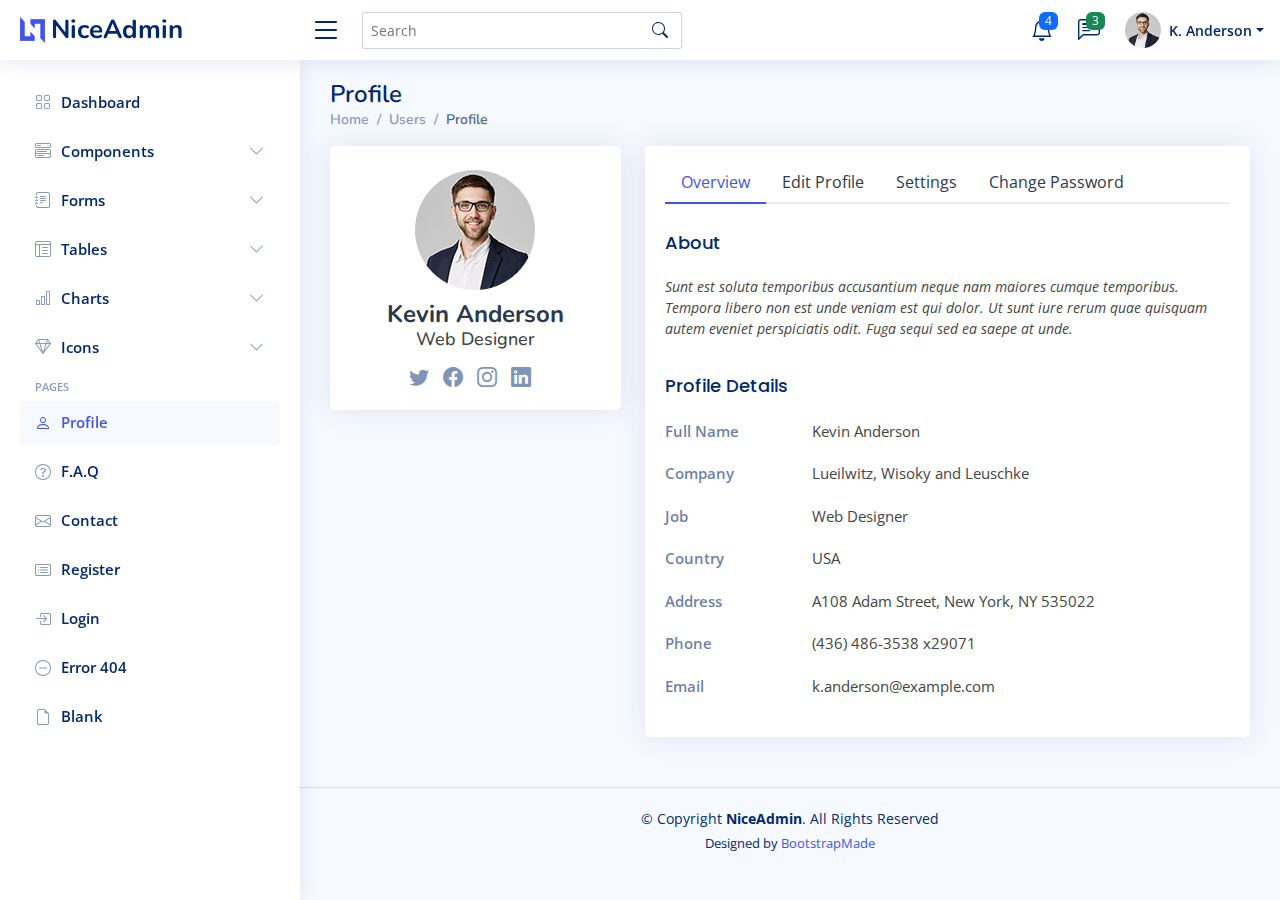
==== admin/users-profile.html @ 95df76c7 "project setup" ====
<!DOCTYPE html>
<html lang="en">

<head>
  <meta charset="utf-8">
  <meta content="width=device-width, initial-scale=1.0" name="viewport">

  <title>Users / Profile - NiceAdmin Bootstrap Template</title>
  <meta content="" name="description">
  <meta content="" name="keywords">

  <!-- Favicons -->
  <link href="assets/img/favicon.png" rel="icon">
  <link href="assets/img/apple-touch-icon.png" rel="apple-touch-icon">

  <!-- Google Fonts -->
  <link href="https://fonts.gstatic.com" rel="preconnect">
  <link href="https://fonts.googleapis.com/css?family=Open+Sans:300,300i,400,400i,600,600i,700,700i|Nunito:300,300i,400,400i,600,600i,700,700i|Poppins:300,300i,400,400i,500,500i,600,600i,700,700i" rel="stylesheet">

  <!-- Vendor CSS Files -->
  <link href="assets/vendor/bootstrap/css/bootstrap.min.css" rel="stylesheet">
  <link href="assets/vendor/bootstrap-icons/bootstrap-icons.css" rel="stylesheet">
  <link href="assets/vendor/boxicons/css/boxicons.min.css" rel="stylesheet">
  <link href="assets/vendor/quill/quill.snow.css" rel="stylesheet">
  <link href="assets/vendor/quill/quill.bubble.css" rel="stylesheet">
  <link href="assets/vendor/remixicon/remixicon.css" rel="stylesheet">
  <link href="assets/vendor/simple-datatables/style.css" rel="stylesheet">

  <!-- Template Main CSS File -->
  <link href="assets/css/style.css" rel="stylesheet">

  <!-- =======================================================
  * Template Name: NiceAdmin - v2.5.0
  * Template URL: https://bootstrapmade.com/nice-admin-bootstrap-admin-html-template/
  * Author: BootstrapMade.com
  * License: https://bootstrapmade.com/license/
  ======================================================== -->
</head>

<body>

  <!-- ======= Header ======= -->
  <header id="header" class="header fixed-top d-flex align-items-center">

    <div class="d-flex align-items-center justify-content-between">
      <a href="index.html" class="logo d-flex align-items-center">
        <img src="assets/img/logo.png" alt="">
        <span class="d-none d-lg-block">NiceAdmin</span>
      </a>
      <i class="bi bi-list toggle-sidebar-btn"></i>
    </div><!-- End Logo -->

    <div class="search-bar">
      <form class="search-form d-flex align-items-center" method="POST" action="#">
        <input type="text" name="query" placeholder="Search" title="Enter search keyword">
        <button type="submit" title="Search"><i class="bi bi-search"></i></button>
      </form>
    </div><!-- End Search Bar -->

    <nav class="header-nav ms-auto">
      <ul class="d-flex align-items-center">

        <li class="nav-item d-block d-lg-none">
          <a class="nav-link nav-icon search-bar-toggle " href="#">
            <i class="bi bi-search"></i>
          </a>
        </li><!-- End Search Icon-->

        <li class="nav-item dropdown">

          <a class="nav-link nav-icon" href="#" data-bs-toggle="dropdown">
            <i class="bi bi-bell"></i>
            <span class="badge bg-primary badge-number">4</span>
          </a><!-- End Notification Icon -->

          <ul class="dropdown-menu dropdown-menu-end dropdown-menu-arrow notifications">
            <li class="dropdown-header">
              You have 4 new notifications
              <a href="#"><span class="badge rounded-pill bg-primary p-2 ms-2">View all</span></a>
            </li>
            <li>
              <hr class="dropdown-divider">
            </li>

            <li class="notification-item">
              <i class="bi bi-exclamation-circle text-warning"></i>
              <div>
                <h4>Lorem Ipsum</h4>
                <p>Quae dolorem earum veritatis oditseno</p>
                <p>30 min. ago</p>
              </div>
            </li>

            <li>
              <hr class="dropdown-divider">
            </li>

            <li class="notification-item">
              <i class="bi bi-x-circle text-danger"></i>
              <div>
                <h4>Atque rerum nesciunt</h4>
                <p>Quae dolorem earum veritatis oditseno</p>
                <p>1 hr. ago</p>
              </div>
            </li>

            <li>
              <hr class="dropdown-divider">
            </li>

            <li class="notification-item">
              <i class="bi bi-check-circle text-success"></i>
              <div>
                <h4>Sit rerum fuga</h4>
                <p>Quae dolorem earum veritatis oditseno</p>
                <p>2 hrs. ago</p>
              </div>
            </li>

            <li>
              <hr class="dropdown-divider">
            </li>

            <li class="notification-item">
              <i class="bi bi-info-circle text-primary"></i>
              <div>
                <h4>Dicta reprehenderit</h4>
                <p>Quae dolorem earum veritatis oditseno</p>
                <p>4 hrs. ago</p>
              </div>
            </li>

            <li>
              <hr class="dropdown-divider">
            </li>
            <li class="dropdown-footer">
              <a href="#">Show all notifications</a>
            </li>

          </ul><!-- End Notification Dropdown Items -->

        </li><!-- End Notification Nav -->

        <li class="nav-item dropdown">

          <a class="nav-link nav-icon" href="#" data-bs-toggle="dropdown">
            <i class="bi bi-chat-left-text"></i>
            <span class="badge bg-success badge-number">3</span>
          </a><!-- End Messages Icon -->

          <ul class="dropdown-menu dropdown-menu-end dropdown-menu-arrow messages">
            <li class="dropdown-header">
              You have 3 new messages
              <a href="#"><span class="badge rounded-pill bg-primary p-2 ms-2">View all</span></a>
            </li>
            <li>
              <hr class="dropdown-divider">
            </li>

            <li class="message-item">
              <a href="#">
                <img src="assets/img/messages-1.jpg" alt="" class="rounded-circle">
                <div>
                  <h4>Maria Hudson</h4>
                  <p>Velit asperiores et ducimus soluta repudiandae labore officia est ut...</p>
                  <p>4 hrs. ago</p>
                </div>
              </a>
            </li>
            <li>
              <hr class="dropdown-divider">
            </li>

            <li class="message-item">
              <a href="#">
                <img src="assets/img/messages-2.jpg" alt="" class="rounded-circle">
                <div>
                  <h4>Anna Nelson</h4>
                  <p>Velit asperiores et ducimus soluta repudiandae labore officia est ut...</p>
                  <p>6 hrs. ago</p>
                </div>
              </a>
            </li>
            <li>
              <hr class="dropdown-divider">
            </li>

            <li class="message-item">
              <a href="#">
                <img src="assets/img/messages-3.jpg" alt="" class="rounded-circle">
                <div>
                  <h4>David Muldon</h4>
                  <p>Velit asperiores et ducimus soluta repudiandae labore officia est ut...</p>
                  <p>8 hrs. ago</p>
                </div>
              </a>
            </li>
            <li>
              <hr class="dropdown-divider">
            </li>

            <li class="dropdown-footer">
              <a href="#">Show all messages</a>
            </li>

          </ul><!-- End Messages Dropdown Items -->

        </li><!-- End Messages Nav -->

        <li class="nav-item dropdown pe-3">

          <a class="nav-link nav-profile d-flex align-items-center pe-0" href="#" data-bs-toggle="dropdown">
            <img src="assets/img/profile-img.jpg" alt="Profile" class="rounded-circle">
            <span class="d-none d-md-block dropdown-toggle ps-2">K. Anderson</span>
          </a><!-- End Profile Iamge Icon -->

          <ul class="dropdown-menu dropdown-menu-end dropdown-menu-arrow profile">
            <li class="dropdown-header">
              <h6>Kevin Anderson</h6>
              <span>Web Designer</span>
            </li>
            <li>
              <hr class="dropdown-divider">
            </li>

            <li>
              <a class="dropdown-item d-flex align-items-center" href="users-profile.html">
                <i class="bi bi-person"></i>
                <span>My Profile</span>
              </a>
            </li>
            <li>
              <hr class="dropdown-divider">
            </li>

            <li>
              <a class="dropdown-item d-flex align-items-center" href="users-profile.html">
                <i class="bi bi-gear"></i>
                <span>Account Settings</span>
              </a>
            </li>
            <li>
              <hr class="dropdown-divider">
            </li>

            <li>
              <a class="dropdown-item d-flex align-items-center" href="pages-faq.html">
                <i class="bi bi-question-circle"></i>
                <span>Need Help?</span>
              </a>
            </li>
            <li>
              <hr class="dropdown-divider">
            </li>

            <li>
              <a class="dropdown-item d-flex align-items-center" href="#">
                <i class="bi bi-box-arrow-right"></i>
                <span>Sign Out</span>
              </a>
            </li>

          </ul><!-- End Profile Dropdown Items -->
        </li><!-- End Profile Nav -->

      </ul>
    </nav><!-- End Icons Navigation -->

  </header><!-- End Header -->

  <!-- ======= Sidebar ======= -->
  <aside id="sidebar" class="sidebar">

    <ul class="sidebar-nav" id="sidebar-nav">

      <li class="nav-item">
        <a class="nav-link collapsed" href="index.html">
          <i class="bi bi-grid"></i>
          <span>Dashboard</span>
        </a>
      </li><!-- End Dashboard Nav -->

      <li class="nav-item">
        <a class="nav-link collapsed" data-bs-target="#components-nav" data-bs-toggle="collapse" href="#">
          <i class="bi bi-menu-button-wide"></i><span>Components</span><i class="bi bi-chevron-down ms-auto"></i>
        </a>
        <ul id="components-nav" class="nav-content collapse " data-bs-parent="#sidebar-nav">
          <li>
            <a href="components-alerts.html">
              <i class="bi bi-circle"></i><span>Alerts</span>
            </a>
          </li>
          <li>
            <a href="components-accordion.html">
              <i class="bi bi-circle"></i><span>Accordion</span>
            </a>
          </li>
          <li>
            <a href="components-badges.html">
              <i class="bi bi-circle"></i><span>Badges</span>
            </a>
          </li>
          <li>
            <a href="components-breadcrumbs.html">
              <i class="bi bi-circle"></i><span>Breadcrumbs</span>
            </a>
          </li>
          <li>
            <a href="components-buttons.html">
              <i class="bi bi-circle"></i><span>Buttons</span>
            </a>
          </li>
          <li>
            <a href="components-cards.html">
              <i class="bi bi-circle"></i><span>Cards</span>
            </a>
          </li>
          <li>
            <a href="components-carousel.html">
              <i class="bi bi-circle"></i><span>Carousel</span>
            </a>
          </li>
          <li>
            <a href="components-list-group.html">
              <i class="bi bi-circle"></i><span>List group</span>
            </a>
          </li>
          <li>
            <a href="components-modal.html">
              <i class="bi bi-circle"></i><span>Modal</span>
            </a>
          </li>
          <li>
            <a href="components-tabs.html">
              <i class="bi bi-circle"></i><span>Tabs</span>
            </a>
          </li>
          <li>
            <a href="components-pagination.html">
              <i class="bi bi-circle"></i><span>Pagination</span>
            </a>
          </li>
          <li>
            <a href="components-progress.html">
              <i class="bi bi-circle"></i><span>Progress</span>
            </a>
          </li>
          <li>
            <a href="components-spinners.html">
              <i class="bi bi-circle"></i><span>Spinners</span>
            </a>
          </li>
          <li>
            <a href="components-tooltips.html">
              <i class="bi bi-circle"></i><span>Tooltips</span>
            </a>
          </li>
        </ul>
      </li><!-- End Components Nav -->

      <li class="nav-item">
        <a class="nav-link collapsed" data-bs-target="#forms-nav" data-bs-toggle="collapse" href="#">
          <i class="bi bi-journal-text"></i><span>Forms</span><i class="bi bi-chevron-down ms-auto"></i>
        </a>
        <ul id="forms-nav" class="nav-content collapse " data-bs-parent="#sidebar-nav">
          <li>
            <a href="forms-elements.html">
              <i class="bi bi-circle"></i><span>Form Elements</span>
            </a>
          </li>
          <li>
            <a href="forms-layouts.html">
              <i class="bi bi-circle"></i><span>Form Layouts</span>
            </a>
          </li>
          <li>
            <a href="forms-editors.html">
              <i class="bi bi-circle"></i><span>Form Editors</span>
            </a>
          </li>
          <li>
            <a href="forms-validation.html">
              <i class="bi bi-circle"></i><span>Form Validation</span>
            </a>
          </li>
        </ul>
      </li><!-- End Forms Nav -->

      <li class="nav-item">
        <a class="nav-link collapsed" data-bs-target="#tables-nav" data-bs-toggle="collapse" href="#">
          <i class="bi bi-layout-text-window-reverse"></i><span>Tables</span><i class="bi bi-chevron-down ms-auto"></i>
        </a>
        <ul id="tables-nav" class="nav-content collapse " data-bs-parent="#sidebar-nav">
          <li>
            <a href="tables-general.html">
              <i class="bi bi-circle"></i><span>General Tables</span>
            </a>
          </li>
          <li>
            <a href="tables-data.html">
              <i class="bi bi-circle"></i><span>Data Tables</span>
            </a>
          </li>
        </ul>
      </li><!-- End Tables Nav -->

      <li class="nav-item">
        <a class="nav-link collapsed" data-bs-target="#charts-nav" data-bs-toggle="collapse" href="#">
          <i class="bi bi-bar-chart"></i><span>Charts</span><i class="bi bi-chevron-down ms-auto"></i>
        </a>
        <ul id="charts-nav" class="nav-content collapse " data-bs-parent="#sidebar-nav">
          <li>
            <a href="charts-chartjs.html">
              <i class="bi bi-circle"></i><span>Chart.js</span>
            </a>
          </li>
          <li>
            <a href="charts-apexcharts.html">
              <i class="bi bi-circle"></i><span>ApexCharts</span>
            </a>
          </li>
          <li>
            <a href="charts-echarts.html">
              <i class="bi bi-circle"></i><span>ECharts</span>
            </a>
          </li>
        </ul>
      </li><!-- End Charts Nav -->

      <li class="nav-item">
        <a class="nav-link collapsed" data-bs-target="#icons-nav" data-bs-toggle="collapse" href="#">
          <i class="bi bi-gem"></i><span>Icons</span><i class="bi bi-chevron-down ms-auto"></i>
        </a>
        <ul id="icons-nav" class="nav-content collapse " data-bs-parent="#sidebar-nav">
          <li>
            <a href="icons-bootstrap.html">
              <i class="bi bi-circle"></i><span>Bootstrap Icons</span>
            </a>
          </li>
          <li>
            <a href="icons-remix.html">
              <i class="bi bi-circle"></i><span>Remix Icons</span>
            </a>
          </li>
          <li>
            <a href="icons-boxicons.html">
              <i class="bi bi-circle"></i><span>Boxicons</span>
            </a>
          </li>
        </ul>
      </li><!-- End Icons Nav -->

      <li class="nav-heading">Pages</li>

      <li class="nav-item">
        <a class="nav-link " href="users-profile.html">
          <i class="bi bi-person"></i>
          <span>Profile</span>
        </a>
      </li><!-- End Profile Page Nav -->

      <li class="nav-item">
        <a class="nav-link collapsed" href="pages-faq.html">
          <i class="bi bi-question-circle"></i>
          <span>F.A.Q</span>
        </a>
      </li><!-- End F.A.Q Page Nav -->

      <li class="nav-item">
        <a class="nav-link collapsed" href="pages-contact.html">
          <i class="bi bi-envelope"></i>
          <span>Contact</span>
        </a>
      </li><!-- End Contact Page Nav -->

      <li class="nav-item">
        <a class="nav-link collapsed" href="pages-register.html">
          <i class="bi bi-card-list"></i>
          <span>Register</span>
        </a>
      </li><!-- End Register Page Nav -->

      <li class="nav-item">
        <a class="nav-link collapsed" href="pages-login.html">
          <i class="bi bi-box-arrow-in-right"></i>
          <span>Login</span>
        </a>
      </li><!-- End Login Page Nav -->

      <li class="nav-item">
        <a class="nav-link collapsed" href="pages-error-404.html">
          <i class="bi bi-dash-circle"></i>
          <span>Error 404</span>
        </a>
      </li><!-- End Error 404 Page Nav -->

      <li class="nav-item">
        <a class="nav-link collapsed" href="pages-blank.html">
          <i class="bi bi-file-earmark"></i>
          <span>Blank</span>
        </a>
      </li><!-- End Blank Page Nav -->

    </ul>

  </aside><!-- End Sidebar-->

  <main id="main" class="main">

    <div class="pagetitle">
      <h1>Profile</h1>
      <nav>
        <ol class="breadcrumb">
          <li class="breadcrumb-item"><a href="index.html">Home</a></li>
          <li class="breadcrumb-item">Users</li>
          <li class="breadcrumb-item active">Profile</li>
        </ol>
      </nav>
    </div><!-- End Page Title -->

    <section class="section profile">
      <div class="row">
        <div class="col-xl-4">

          <div class="card">
            <div class="card-body profile-card pt-4 d-flex flex-column align-items-center">

              <img src="assets/img/profile-img.jpg" alt="Profile" class="rounded-circle">
              <h2>Kevin Anderson</h2>
              <h3>Web Designer</h3>
              <div class="social-links mt-2">
                <a href="#" class="twitter"><i class="bi bi-twitter"></i></a>
                <a href="#" class="facebook"><i class="bi bi-facebook"></i></a>
                <a href="#" class="instagram"><i class="bi bi-instagram"></i></a>
                <a href="#" class="linkedin"><i class="bi bi-linkedin"></i></a>
              </div>
            </div>
          </div>

        </div>

        <div class="col-xl-8">

          <div class="card">
            <div class="card-body pt-3">
              <!-- Bordered Tabs -->
              <ul class="nav nav-tabs nav-tabs-bordered">

                <li class="nav-item">
                  <button class="nav-link active" data-bs-toggle="tab" data-bs-target="#profile-overview">Overview</button>
                </li>

                <li class="nav-item">
                  <button class="nav-link" data-bs-toggle="tab" data-bs-target="#profile-edit">Edit Profile</button>
                </li>

                <li class="nav-item">
                  <button class="nav-link" data-bs-toggle="tab" data-bs-target="#profile-settings">Settings</button>
                </li>

                <li class="nav-item">
                  <button class="nav-link" data-bs-toggle="tab" data-bs-target="#profile-change-password">Change Password</button>
                </li>

              </ul>
              <div class="tab-content pt-2">

                <div class="tab-pane fade show active profile-overview" id="profile-overview">
                  <h5 class="card-title">About</h5>
                  <p class="small fst-italic">Sunt est soluta temporibus accusantium neque nam maiores cumque temporibus. Tempora libero non est unde veniam est qui dolor. Ut sunt iure rerum quae quisquam autem eveniet perspiciatis odit. Fuga sequi sed ea saepe at unde.</p>

                  <h5 class="card-title">Profile Details</h5>

                  <div class="row">
                    <div class="col-lg-3 col-md-4 label ">Full Name</div>
                    <div class="col-lg-9 col-md-8">Kevin Anderson</div>
                  </div>

                  <div class="row">
                    <div class="col-lg-3 col-md-4 label">Company</div>
                    <div class="col-lg-9 col-md-8">Lueilwitz, Wisoky and Leuschke</div>
                  </div>

                  <div class="row">
                    <div class="col-lg-3 col-md-4 label">Job</div>
                    <div class="col-lg-9 col-md-8">Web Designer</div>
                  </div>

                  <div class="row">
                    <div class="col-lg-3 col-md-4 label">Country</div>
                    <div class="col-lg-9 col-md-8">USA</div>
                  </div>

                  <div class="row">
                    <div class="col-lg-3 col-md-4 label">Address</div>
                    <div class="col-lg-9 col-md-8">A108 Adam Street, New York, NY 535022</div>
                  </div>

                  <div class="row">
                    <div class="col-lg-3 col-md-4 label">Phone</div>
                    <div class="col-lg-9 col-md-8">(436) 486-3538 x29071</div>
                  </div>

                  <div class="row">
                    <div class="col-lg-3 col-md-4 label">Email</div>
                    <div class="col-lg-9 col-md-8">k.anderson@example.com</div>
                  </div>

                </div>

                <div class="tab-pane fade profile-edit pt-3" id="profile-edit">

                  <!-- Profile Edit Form -->
                  <form>
                    <div class="row mb-3">
                      <label for="profileImage" class="col-md-4 col-lg-3 col-form-label">Profile Image</label>
                      <div class="col-md-8 col-lg-9">
                        <img src="assets/img/profile-img.jpg" alt="Profile">
                        <div class="pt-2">
                          <a href="#" class="btn btn-primary btn-sm" title="Upload new profile image"><i class="bi bi-upload"></i></a>
                          <a href="#" class="btn btn-danger btn-sm" title="Remove my profile image"><i class="bi bi-trash"></i></a>
                        </div>
                      </div>
                    </div>

                    <div class="row mb-3">
                      <label for="fullName" class="col-md-4 col-lg-3 col-form-label">Full Name</label>
                      <div class="col-md-8 col-lg-9">
                        <input name="fullName" type="text" class="form-control" id="fullName" value="Kevin Anderson">
                      </div>
                    </div>

                    <div class="row mb-3">
                      <label for="about" class="col-md-4 col-lg-3 col-form-label">About</label>
                      <div class="col-md-8 col-lg-9">
                        <textarea name="about" class="form-control" id="about" style="height: 100px">Sunt est soluta temporibus accusantium neque nam maiores cumque temporibus. Tempora libero non est unde veniam est qui dolor. Ut sunt iure rerum quae quisquam autem eveniet perspiciatis odit. Fuga sequi sed ea saepe at unde.</textarea>
                      </div>
                    </div>

                    <div class="row mb-3">
                      <label for="company" class="col-md-4 col-lg-3 col-form-label">Company</label>
                      <div class="col-md-8 col-lg-9">
                        <input name="company" type="text" class="form-control" id="company" value="Lueilwitz, Wisoky and Leuschke">
                      </div>
                    </div>

                    <div class="row mb-3">
                      <label for="Job" class="col-md-4 col-lg-3 col-form-label">Job</label>
                      <div class="col-md-8 col-lg-9">
                        <input name="job" type="text" class="form-control" id="Job" value="Web Designer">
                      </div>
                    </div>

                    <div class="row mb-3">
                      <label for="Country" class="col-md-4 col-lg-3 col-form-label">Country</label>
                      <div class="col-md-8 col-lg-9">
                        <input name="country" type="text" class="form-control" id="Country" value="USA">
                      </div>
                    </div>

                    <div class="row mb-3">
                      <label for="Address" class="col-md-4 col-lg-3 col-form-label">Address</label>
                      <div class="col-md-8 col-lg-9">
                        <input name="address" type="text" class="form-control" id="Address" value="A108 Adam Street, New York, NY 535022">
                      </div>
                    </div>

                    <div class="row mb-3">
                      <label for="Phone" class="col-md-4 col-lg-3 col-form-label">Phone</label>
                      <div class="col-md-8 col-lg-9">
                        <input name="phone" type="text" class="form-control" id="Phone" value="(436) 486-3538 x29071">
                      </div>
                    </div>

                    <div class="row mb-3">
                      <label for="Email" class="col-md-4 col-lg-3 col-form-label">Email</label>
                      <div class="col-md-8 col-lg-9">
                        <input name="email" type="email" class="form-control" id="Email" value="k.anderson@example.com">
                      </div>
                    </div>

                    <div class="row mb-3">
                      <label for="Twitter" class="col-md-4 col-lg-3 col-form-label">Twitter Profile</label>
                      <div class="col-md-8 col-lg-9">
                        <input name="twitter" type="text" class="form-control" id="Twitter" value="https://twitter.com/#">
                      </div>
                    </div>

                    <div class="row mb-3">
                      <label for="Facebook" class="col-md-4 col-lg-3 col-form-label">Facebook Profile</label>
                      <div class="col-md-8 col-lg-9">
                        <input name="facebook" type="text" class="form-control" id="Facebook" value="https://facebook.com/#">
                      </div>
                    </div>

                    <div class="row mb-3">
                      <label for="Instagram" class="col-md-4 col-lg-3 col-form-label">Instagram Profile</label>
                      <div class="col-md-8 col-lg-9">
                        <input name="instagram" type="text" class="form-control" id="Instagram" value="https://instagram.com/#">
                      </div>
                    </div>

                    <div class="row mb-3">
                      <label for="Linkedin" class="col-md-4 col-lg-3 col-form-label">Linkedin Profile</label>
                      <div class="col-md-8 col-lg-9">
                        <input name="linkedin" type="text" class="form-control" id="Linkedin" value="https://linkedin.com/#">
                      </div>
                    </div>

                    <div class="text-center">
                      <button type="submit" class="btn btn-primary">Save Changes</button>
                    </div>
                  </form><!-- End Profile Edit Form -->

                </div>

                <div class="tab-pane fade pt-3" id="profile-settings">

                  <!-- Settings Form -->
                  <form>

                    <div class="row mb-3">
                      <label for="fullName" class="col-md-4 col-lg-3 col-form-label">Email Notifications</label>
                      <div class="col-md-8 col-lg-9">
                        <div class="form-check">
                          <input class="form-check-input" type="checkbox" id="changesMade" checked>
                          <label class="form-check-label" for="changesMade">
                            Changes made to your account
                          </label>
                        </div>
                        <div class="form-check">
                          <input class="form-check-input" type="checkbox" id="newProducts" checked>
                          <label class="form-check-label" for="newProducts">
                            Information on new products and services
                          </label>
                        </div>
                        <div class="form-check">
                          <input class="form-check-input" type="checkbox" id="proOffers">
                          <label class="form-check-label" for="proOffers">
                            Marketing and promo offers
                          </label>
                        </div>
                        <div class="form-check">
                          <input class="form-check-input" type="checkbox" id="securityNotify" checked disabled>
                          <label class="form-check-label" for="securityNotify">
                            Security alerts
                          </label>
                        </div>
                      </div>
                    </div>

                    <div class="text-center">
                      <button type="submit" class="btn btn-primary">Save Changes</button>
                    </div>
                  </form><!-- End settings Form -->

                </div>

                <div class="tab-pane fade pt-3" id="profile-change-password">
                  <!-- Change Password Form -->
                  <form>

                    <div class="row mb-3">
                      <label for="currentPassword" class="col-md-4 col-lg-3 col-form-label">Current Password</label>
                      <div class="col-md-8 col-lg-9">
                        <input name="password" type="password" class="form-control" id="currentPassword">
                      </div>
                    </div>

                    <div class="row mb-3">
                      <label for="newPassword" class="col-md-4 col-lg-3 col-form-label">New Password</label>
                      <div class="col-md-8 col-lg-9">
                        <input name="newpassword" type="password" class="form-control" id="newPassword">
                      </div>
                    </div>

                    <div class="row mb-3">
                      <label for="renewPassword" class="col-md-4 col-lg-3 col-form-label">Re-enter New Password</label>
                      <div class="col-md-8 col-lg-9">
                        <input name="renewpassword" type="password" class="form-control" id="renewPassword">
                      </div>
                    </div>

                    <div class="text-center">
                      <button type="submit" class="btn btn-primary">Change Password</button>
                    </div>
                  </form><!-- End Change Password Form -->

                </div>

              </div><!-- End Bordered Tabs -->

            </div>
          </div>

        </div>
      </div>
    </section>

  </main><!-- End #main -->

  <!-- ======= Footer ======= -->
  <footer id="footer" class="footer">
    <div class="copyright">
      &copy; Copyright <strong><span>NiceAdmin</span></strong>. All Rights Reserved
    </div>
    <div class="credits">
      <!-- All the links in the footer should remain intact. -->
      <!-- You can delete the links only if you purchased the pro version. -->
      <!-- Licensing information: https://bootstrapmade.com/license/ -->
      <!-- Purchase the pro version with working PHP/AJAX contact form: https://bootstrapmade.com/nice-admin-bootstrap-admin-html-template/ -->
      Designed by <a href="https://bootstrapmade.com/">BootstrapMade</a>
    </div>
  </footer><!-- End Footer -->

  <a href="#" class="back-to-top d-flex align-items-center justify-content-center"><i class="bi bi-arrow-up-short"></i></a>

  <!-- Vendor JS Files -->
  <script src="assets/vendor/apexcharts/apexcharts.min.js"></script>
  <script src="assets/vendor/bootstrap/js/bootstrap.bundle.min.js"></script>
  <script src="assets/vendor/chart.js/chart.umd.js"></script>
  <script src="assets/vendor/echarts/echarts.min.js"></script>
  <script src="assets/vendor/quill/quill.min.js"></script>
  <script src="assets/vendor/simple-datatables/simple-datatables.js"></script>
  <script src="assets/vendor/tinymce/tinymce.min.js"></script>
  <script src="assets/vendor/php-email-form/validate.js"></script>

  <!-- Template Main JS File -->
  <script src="assets/js/main.js"></script>

</body>

</html>
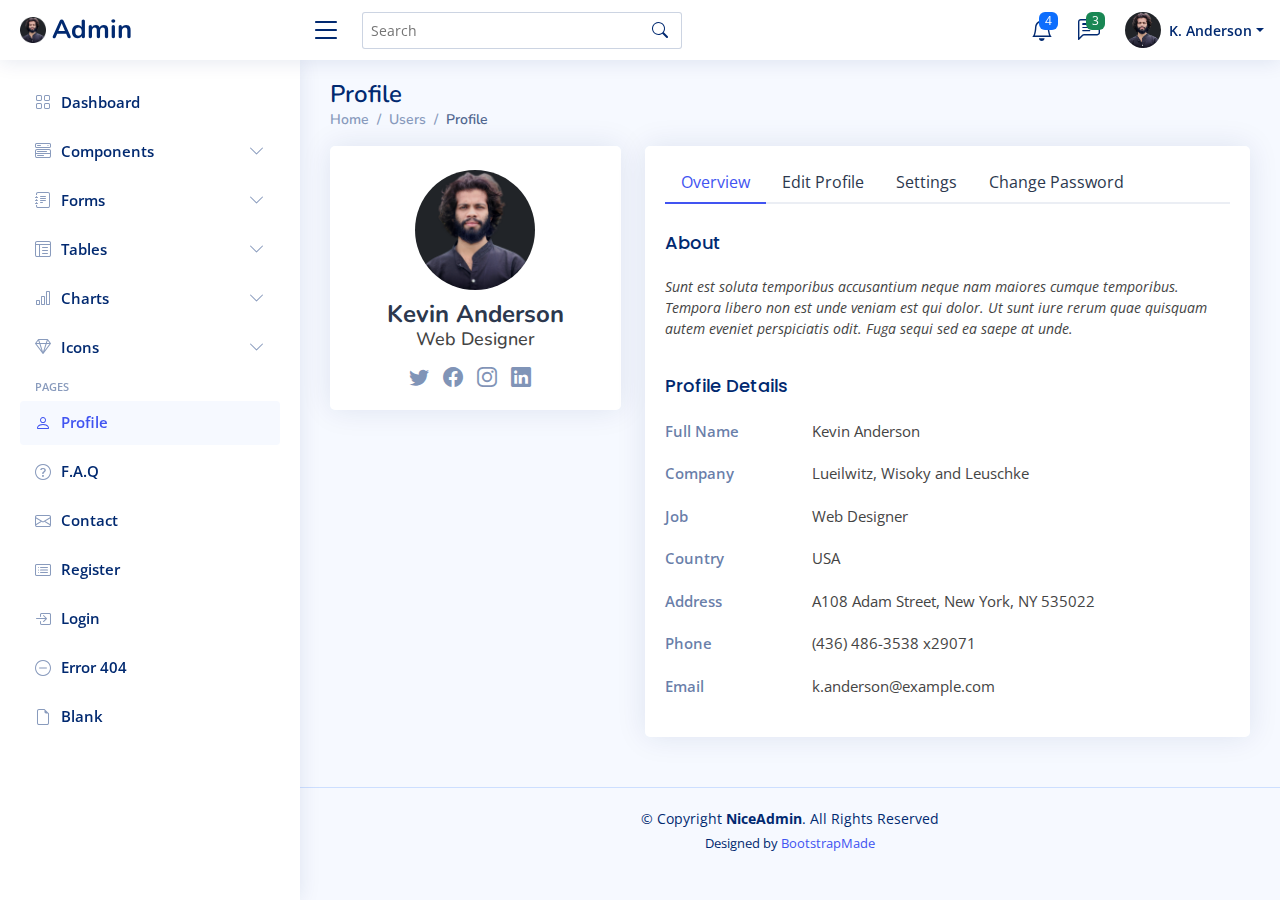
==== commit eb589dca: "category update modify" ====
--- a/admin/users-profile.html
+++ b/admin/users-profile.html
@@ -1,833 +1,1202 @@
 <!DOCTYPE html>
 <html lang="en">
-
-<head>
-  <meta charset="utf-8">
-  <meta content="width=device-width, initial-scale=1.0" name="viewport">
-
-  <title>Users / Profile - NiceAdmin Bootstrap Template</title>
-  <meta content="" name="description">
-  <meta content="" name="keywords">
-
-  <!-- Favicons -->
-  <link href="assets/img/favicon.png" rel="icon">
-  <link href="assets/img/apple-touch-icon.png" rel="apple-touch-icon">
-
-  <!-- Google Fonts -->
-  <link href="https://fonts.gstatic.com" rel="preconnect">
-  <link href="https://fonts.googleapis.com/css?family=Open+Sans:300,300i,400,400i,600,600i,700,700i|Nunito:300,300i,400,400i,600,600i,700,700i|Poppins:300,300i,400,400i,500,500i,600,600i,700,700i" rel="stylesheet">
-
-  <!-- Vendor CSS Files -->
-  <link href="assets/vendor/bootstrap/css/bootstrap.min.css" rel="stylesheet">
-  <link href="assets/vendor/bootstrap-icons/bootstrap-icons.css" rel="stylesheet">
-  <link href="assets/vendor/boxicons/css/boxicons.min.css" rel="stylesheet">
-  <link href="assets/vendor/quill/quill.snow.css" rel="stylesheet">
-  <link href="assets/vendor/quill/quill.bubble.css" rel="stylesheet">
-  <link href="assets/vendor/remixicon/remixicon.css" rel="stylesheet">
-  <link href="assets/vendor/simple-datatables/style.css" rel="stylesheet">
-
-  <!-- Template Main CSS File -->
-  <link href="assets/css/style.css" rel="stylesheet">
-
-  <!-- =======================================================
+  <head>
+    <meta charset="utf-8" />
+    <meta content="width=device-width, initial-scale=1.0" name="viewport" />
+
+    <title>Users / Profile - NiceAdmin Bootstrap Template</title>
+    <meta content="" name="description" />
+    <meta content="" name="keywords" />
+
+    <!-- Favicons -->
+    <link href="assets/img/favicon.png" rel="icon" />
+    <link href="assets/img/apple-touch-icon.png" rel="apple-touch-icon" />
+
+    <!-- Google Fonts -->
+    <link href="https://fonts.gstatic.com" rel="preconnect" />
+    <link
+      href="https://fonts.googleapis.com/css?family=Open+Sans:300,300i,400,400i,600,600i,700,700i|Nunito:300,300i,400,400i,600,600i,700,700i|Poppins:300,300i,400,400i,500,500i,600,600i,700,700i"
+      rel="stylesheet"
+    />
+
+    <!-- Vendor CSS Files -->
+    <link
+      href="assets/vendor/bootstrap/css/bootstrap.min.css"
+      rel="stylesheet"
+    />
+    <link
+      href="assets/vendor/bootstrap-icons/bootstrap-icons.css"
+      rel="stylesheet"
+    />
+    <link href="assets/vendor/boxicons/css/boxicons.min.css" rel="stylesheet" />
+    <link href="assets/vendor/quill/quill.snow.css" rel="stylesheet" />
+    <link href="assets/vendor/quill/quill.bubble.css" rel="stylesheet" />
+    <link href="assets/vendor/remixicon/remixicon.css" rel="stylesheet" />
+    <link href="assets/vendor/simple-datatables/style.css" rel="stylesheet" />
+
+    <!-- Template Main CSS File -->
+    <link href="assets/css/style.css" rel="stylesheet" />
+
+    <!-- =======================================================
   * Template Name: NiceAdmin - v2.5.0
   * Template URL: https://bootstrapmade.com/nice-admin-bootstrap-admin-html-template/
   * Author: BootstrapMade.com
   * License: https://bootstrapmade.com/license/
   ======================================================== -->
-</head>
-
-<body>
-
-  <!-- ======= Header ======= -->
-  <header id="header" class="header fixed-top d-flex align-items-center">
-
-    <div class="d-flex align-items-center justify-content-between">
-      <a href="index.html" class="logo d-flex align-items-center">
-        <img src="assets/img/logo.png" alt="">
-        <span class="d-none d-lg-block">NiceAdmin</span>
-      </a>
-      <i class="bi bi-list toggle-sidebar-btn"></i>
-    </div><!-- End Logo -->
-
-    <div class="search-bar">
-      <form class="search-form d-flex align-items-center" method="POST" action="#">
-        <input type="text" name="query" placeholder="Search" title="Enter search keyword">
-        <button type="submit" title="Search"><i class="bi bi-search"></i></button>
-      </form>
-    </div><!-- End Search Bar -->
-
-    <nav class="header-nav ms-auto">
-      <ul class="d-flex align-items-center">
-
-        <li class="nav-item d-block d-lg-none">
-          <a class="nav-link nav-icon search-bar-toggle " href="#">
+  </head>
+
+  <body>
+    <!-- ======= Header ======= -->
+    <header id="header" class="header fixed-top d-flex align-items-center">
+      <div class="d-flex align-items-center justify-content-between">
+        <a href="index.html" class="logo d-flex align-items-center">
+          <img src="assets/img/logo.png" alt="" />
+          <span class="d-none d-lg-block">Admin</span>
+        </a>
+        <i class="bi bi-list toggle-sidebar-btn"></i>
+      </div>
+      <!-- End Logo -->
+
+      <div class="search-bar">
+        <form
+          class="search-form d-flex align-items-center"
+          method="POST"
+          action="#"
+        >
+          <input
+            type="text"
+            name="query"
+            placeholder="Search"
+            title="Enter search keyword"
+          />
+          <button type="submit" title="Search">
             <i class="bi bi-search"></i>
-          </a>
-        </li><!-- End Search Icon-->
-
-        <li class="nav-item dropdown">
-
-          <a class="nav-link nav-icon" href="#" data-bs-toggle="dropdown">
-            <i class="bi bi-bell"></i>
-            <span class="badge bg-primary badge-number">4</span>
-          </a><!-- End Notification Icon -->
-
-          <ul class="dropdown-menu dropdown-menu-end dropdown-menu-arrow notifications">
-            <li class="dropdown-header">
-              You have 4 new notifications
-              <a href="#"><span class="badge rounded-pill bg-primary p-2 ms-2">View all</span></a>
-            </li>
-            <li>
-              <hr class="dropdown-divider">
-            </li>
-
-            <li class="notification-item">
-              <i class="bi bi-exclamation-circle text-warning"></i>
-              <div>
-                <h4>Lorem Ipsum</h4>
-                <p>Quae dolorem earum veritatis oditseno</p>
-                <p>30 min. ago</p>
-              </div>
-            </li>
-
-            <li>
-              <hr class="dropdown-divider">
-            </li>
-
-            <li class="notification-item">
-              <i class="bi bi-x-circle text-danger"></i>
-              <div>
-                <h4>Atque rerum nesciunt</h4>
-                <p>Quae dolorem earum veritatis oditseno</p>
-                <p>1 hr. ago</p>
-              </div>
-            </li>
-
-            <li>
-              <hr class="dropdown-divider">
-            </li>
-
-            <li class="notification-item">
-              <i class="bi bi-check-circle text-success"></i>
-              <div>
-                <h4>Sit rerum fuga</h4>
-                <p>Quae dolorem earum veritatis oditseno</p>
-                <p>2 hrs. ago</p>
-              </div>
-            </li>
-
-            <li>
-              <hr class="dropdown-divider">
-            </li>
-
-            <li class="notification-item">
-              <i class="bi bi-info-circle text-primary"></i>
-              <div>
-                <h4>Dicta reprehenderit</h4>
-                <p>Quae dolorem earum veritatis oditseno</p>
-                <p>4 hrs. ago</p>
-              </div>
-            </li>
-
-            <li>
-              <hr class="dropdown-divider">
-            </li>
-            <li class="dropdown-footer">
-              <a href="#">Show all notifications</a>
-            </li>
-
-          </ul><!-- End Notification Dropdown Items -->
-
-        </li><!-- End Notification Nav -->
-
-        <li class="nav-item dropdown">
-
-          <a class="nav-link nav-icon" href="#" data-bs-toggle="dropdown">
-            <i class="bi bi-chat-left-text"></i>
-            <span class="badge bg-success badge-number">3</span>
-          </a><!-- End Messages Icon -->
-
-          <ul class="dropdown-menu dropdown-menu-end dropdown-menu-arrow messages">
-            <li class="dropdown-header">
-              You have 3 new messages
-              <a href="#"><span class="badge rounded-pill bg-primary p-2 ms-2">View all</span></a>
-            </li>
-            <li>
-              <hr class="dropdown-divider">
-            </li>
-
-            <li class="message-item">
-              <a href="#">
-                <img src="assets/img/messages-1.jpg" alt="" class="rounded-circle">
+          </button>
+        </form>
+      </div>
+      <!-- End Search Bar -->
+
+      <nav class="header-nav ms-auto">
+        <ul class="d-flex align-items-center">
+          <li class="nav-item d-block d-lg-none">
+            <a class="nav-link nav-icon search-bar-toggle" href="#">
+              <i class="bi bi-search"></i>
+            </a>
+          </li>
+          <!-- End Search Icon-->
+
+          <li class="nav-item dropdown">
+            <a class="nav-link nav-icon" href="#" data-bs-toggle="dropdown">
+              <i class="bi bi-bell"></i>
+              <span class="badge bg-primary badge-number">4</span> </a
+            ><!-- End Notification Icon -->
+
+            <ul
+              class="dropdown-menu dropdown-menu-end dropdown-menu-arrow notifications"
+            >
+              <li class="dropdown-header">
+                You have 4 new notifications
+                <a href="#"
+                  ><span class="badge rounded-pill bg-primary p-2 ms-2"
+                    >View all</span
+                  ></a
+                >
+              </li>
+              <li>
+                <hr class="dropdown-divider" />
+              </li>
+
+              <li class="notification-item">
+                <i class="bi bi-exclamation-circle text-warning"></i>
                 <div>
-                  <h4>Maria Hudson</h4>
-                  <p>Velit asperiores et ducimus soluta repudiandae labore officia est ut...</p>
+                  <h4>Lorem Ipsum</h4>
+                  <p>Quae dolorem earum veritatis oditseno</p>
+                  <p>30 min. ago</p>
+                </div>
+              </li>
+
+              <li>
+                <hr class="dropdown-divider" />
+              </li>
+
+              <li class="notification-item">
+                <i class="bi bi-x-circle text-danger"></i>
+                <div>
+                  <h4>Atque rerum nesciunt</h4>
+                  <p>Quae dolorem earum veritatis oditseno</p>
+                  <p>1 hr. ago</p>
+                </div>
+              </li>
+
+              <li>
+                <hr class="dropdown-divider" />
+              </li>
+
+              <li class="notification-item">
+                <i class="bi bi-check-circle text-success"></i>
+                <div>
+                  <h4>Sit rerum fuga</h4>
+                  <p>Quae dolorem earum veritatis oditseno</p>
+                  <p>2 hrs. ago</p>
+                </div>
+              </li>
+
+              <li>
+                <hr class="dropdown-divider" />
+              </li>
+
+              <li class="notification-item">
+                <i class="bi bi-info-circle text-primary"></i>
+                <div>
+                  <h4>Dicta reprehenderit</h4>
+                  <p>Quae dolorem earum veritatis oditseno</p>
                   <p>4 hrs. ago</p>
                 </div>
-              </a>
-            </li>
-            <li>
-              <hr class="dropdown-divider">
-            </li>
-
-            <li class="message-item">
-              <a href="#">
-                <img src="assets/img/messages-2.jpg" alt="" class="rounded-circle">
-                <div>
-                  <h4>Anna Nelson</h4>
-                  <p>Velit asperiores et ducimus soluta repudiandae labore officia est ut...</p>
-                  <p>6 hrs. ago</p>
+              </li>
+
+              <li>
+                <hr class="dropdown-divider" />
+              </li>
+              <li class="dropdown-footer">
+                <a href="#">Show all notifications</a>
+              </li>
+            </ul>
+            <!-- End Notification Dropdown Items -->
+          </li>
+          <!-- End Notification Nav -->
+
+          <li class="nav-item dropdown">
+            <a class="nav-link nav-icon" href="#" data-bs-toggle="dropdown">
+              <i class="bi bi-chat-left-text"></i>
+              <span class="badge bg-success badge-number">3</span> </a
+            ><!-- End Messages Icon -->
+
+            <ul
+              class="dropdown-menu dropdown-menu-end dropdown-menu-arrow messages"
+            >
+              <li class="dropdown-header">
+                You have 3 new messages
+                <a href="#"
+                  ><span class="badge rounded-pill bg-primary p-2 ms-2"
+                    >View all</span
+                  ></a
+                >
+              </li>
+              <li>
+                <hr class="dropdown-divider" />
+              </li>
+
+              <li class="message-item">
+                <a href="#">
+                  <img
+                    src="assets/img/messages-1.jpg"
+                    alt=""
+                    class="rounded-circle"
+                  />
+                  <div>
+                    <h4>Maria Hudson</h4>
+                    <p>
+                      Velit asperiores et ducimus soluta repudiandae labore
+                      officia est ut...
+                    </p>
+                    <p>4 hrs. ago</p>
+                  </div>
+                </a>
+              </li>
+              <li>
+                <hr class="dropdown-divider" />
+              </li>
+
+              <li class="message-item">
+                <a href="#">
+                  <img
+                    src="assets/img/messages-2.jpg"
+                    alt=""
+                    class="rounded-circle"
+                  />
+                  <div>
+                    <h4>Anna Nelson</h4>
+                    <p>
+                      Velit asperiores et ducimus soluta repudiandae labore
+                      officia est ut...
+                    </p>
+                    <p>6 hrs. ago</p>
+                  </div>
+                </a>
+              </li>
+              <li>
+                <hr class="dropdown-divider" />
+              </li>
+
+              <li class="message-item">
+                <a href="#">
+                  <img
+                    src="assets/img/messages-3.jpg"
+                    alt=""
+                    class="rounded-circle"
+                  />
+                  <div>
+                    <h4>David Muldon</h4>
+                    <p>
+                      Velit asperiores et ducimus soluta repudiandae labore
+                      officia est ut...
+                    </p>
+                    <p>8 hrs. ago</p>
+                  </div>
+                </a>
+              </li>
+              <li>
+                <hr class="dropdown-divider" />
+              </li>
+
+              <li class="dropdown-footer">
+                <a href="#">Show all messages</a>
+              </li>
+            </ul>
+            <!-- End Messages Dropdown Items -->
+          </li>
+          <!-- End Messages Nav -->
+
+          <li class="nav-item dropdown pe-3">
+            <a
+              class="nav-link nav-profile d-flex align-items-center pe-0"
+              href="#"
+              data-bs-toggle="dropdown"
+            >
+              <img
+                src="assets/img/profile-img.jpg"
+                alt="Profile"
+                class="rounded-circle"
+              />
+              <span class="d-none d-md-block dropdown-toggle ps-2"
+                >K. Anderson</span
+              > </a
+            ><!-- End Profile Iamge Icon -->
+
+            <ul
+              class="dropdown-menu dropdown-menu-end dropdown-menu-arrow profile"
+            >
+              <li class="dropdown-header">
+                <h6>Hafijur Rahman</h6>
+                <span>Web Designer</span>
+              </li>
+              <li>
+                <hr class="dropdown-divider" />
+              </li>
+
+              <li>
+                <a
+                  class="dropdown-item d-flex align-items-center"
+                  href="users-profile.html"
+                >
+                  <i class="bi bi-person"></i>
+                  <span>My Profile</span>
+                </a>
+              </li>
+              <li>
+                <hr class="dropdown-divider" />
+              </li>
+
+              <li>
+                <a
+                  class="dropdown-item d-flex align-items-center"
+                  href="users-profile.html"
+                >
+                  <i class="bi bi-gear"></i>
+                  <span>Account Settings</span>
+                </a>
+              </li>
+              <li>
+                <hr class="dropdown-divider" />
+              </li>
+
+              <li>
+                <a
+                  class="dropdown-item d-flex align-items-center"
+                  href="pages-faq.html"
+                >
+                  <i class="bi bi-question-circle"></i>
+                  <span>Need Help?</span>
+                </a>
+              </li>
+              <li>
+                <hr class="dropdown-divider" />
+              </li>
+
+              <li>
+                <a class="dropdown-item d-flex align-items-center" href="#">
+                  <i class="bi bi-box-arrow-right"></i>
+                  <span>Sign Out</span>
+                </a>
+              </li>
+            </ul>
+            <!-- End Profile Dropdown Items -->
+          </li>
+          <!-- End Profile Nav -->
+        </ul>
+      </nav>
+      <!-- End Icons Navigation -->
+    </header>
+    <!-- End Header -->
+
+    <!-- ======= Sidebar ======= -->
+    <aside id="sidebar" class="sidebar">
+      <ul class="sidebar-nav" id="sidebar-nav">
+        <li class="nav-item">
+          <a class="nav-link collapsed" href="index.html">
+            <i class="bi bi-grid"></i>
+            <span>Dashboard</span>
+          </a>
+        </li>
+        <!-- End Dashboard Nav -->
+
+        <li class="nav-item">
+          <a
+            class="nav-link collapsed"
+            data-bs-target="#components-nav"
+            data-bs-toggle="collapse"
+            href="#"
+          >
+            <i class="bi bi-menu-button-wide"></i><span>Components</span
+            ><i class="bi bi-chevron-down ms-auto"></i>
+          </a>
+          <ul
+            id="components-nav"
+            class="nav-content collapse"
+            data-bs-parent="#sidebar-nav"
+          >
+            <li>
+              <a href="components-alerts.html">
+                <i class="bi bi-circle"></i><span>Alerts</span>
+              </a>
+            </li>
+            <li>
+              <a href="components-accordion.html">
+                <i class="bi bi-circle"></i><span>Accordion</span>
+              </a>
+            </li>
+            <li>
+              <a href="components-badges.html">
+                <i class="bi bi-circle"></i><span>Badges</span>
+              </a>
+            </li>
+            <li>
+              <a href="components-breadcrumbs.html">
+                <i class="bi bi-circle"></i><span>Breadcrumbs</span>
+              </a>
+            </li>
+            <li>
+              <a href="components-buttons.html">
+                <i class="bi bi-circle"></i><span>Buttons</span>
+              </a>
+            </li>
+            <li>
+              <a href="components-cards.html">
+                <i class="bi bi-circle"></i><span>Cards</span>
+              </a>
+            </li>
+            <li>
+              <a href="components-carousel.html">
+                <i class="bi bi-circle"></i><span>Carousel</span>
+              </a>
+            </li>
+            <li>
+              <a href="components-list-group.html">
+                <i class="bi bi-circle"></i><span>List group</span>
+              </a>
+            </li>
+            <li>
+              <a href="components-modal.html">
+                <i class="bi bi-circle"></i><span>Modal</span>
+              </a>
+            </li>
+            <li>
+              <a href="components-tabs.html">
+                <i class="bi bi-circle"></i><span>Tabs</span>
+              </a>
+            </li>
+            <li>
+              <a href="components-pagination.html">
+                <i class="bi bi-circle"></i><span>Pagination</span>
+              </a>
+            </li>
+            <li>
+              <a href="components-progress.html">
+                <i class="bi bi-circle"></i><span>Progress</span>
+              </a>
+            </li>
+            <li>
+              <a href="components-spinners.html">
+                <i class="bi bi-circle"></i><span>Spinners</span>
+              </a>
+            </li>
+            <li>
+              <a href="components-tooltips.html">
+                <i class="bi bi-circle"></i><span>Tooltips</span>
+              </a>
+            </li>
+          </ul>
+        </li>
+        <!-- End Components Nav -->
+
+        <li class="nav-item">
+          <a
+            class="nav-link collapsed"
+            data-bs-target="#forms-nav"
+            data-bs-toggle="collapse"
+            href="#"
+          >
+            <i class="bi bi-journal-text"></i><span>Forms</span
+            ><i class="bi bi-chevron-down ms-auto"></i>
+          </a>
+          <ul
+            id="forms-nav"
+            class="nav-content collapse"
+            data-bs-parent="#sidebar-nav"
+          >
+            <li>
+              <a href="forms-elements.html">
+                <i class="bi bi-circle"></i><span>Form Elements</span>
+              </a>
+            </li>
+            <li>
+              <a href="forms-layouts.html">
+                <i class="bi bi-circle"></i><span>Form Layouts</span>
+              </a>
+            </li>
+            <li>
+              <a href="forms-editors.html">
+                <i class="bi bi-circle"></i><span>Form Editors</span>
+              </a>
+            </li>
+            <li>
+              <a href="forms-validation.html">
+                <i class="bi bi-circle"></i><span>Form Validation</span>
+              </a>
+            </li>
+          </ul>
+        </li>
+        <!-- End Forms Nav -->
+
+        <li class="nav-item">
+          <a
+            class="nav-link collapsed"
+            data-bs-target="#tables-nav"
+            data-bs-toggle="collapse"
+            href="#"
+          >
+            <i class="bi bi-layout-text-window-reverse"></i><span>Tables</span
+            ><i class="bi bi-chevron-down ms-auto"></i>
+          </a>
+          <ul
+            id="tables-nav"
+            class="nav-content collapse"
+            data-bs-parent="#sidebar-nav"
+          >
+            <li>
+              <a href="tables-general.html">
+                <i class="bi bi-circle"></i><span>General Tables</span>
+              </a>
+            </li>
+            <li>
+              <a href="tables-data.html">
+                <i class="bi bi-circle"></i><span>Data Tables</span>
+              </a>
+            </li>
+          </ul>
+        </li>
+        <!-- End Tables Nav -->
+
+        <li class="nav-item">
+          <a
+            class="nav-link collapsed"
+            data-bs-target="#charts-nav"
+            data-bs-toggle="collapse"
+            href="#"
+          >
+            <i class="bi bi-bar-chart"></i><span>Charts</span
+            ><i class="bi bi-chevron-down ms-auto"></i>
+          </a>
+          <ul
+            id="charts-nav"
+            class="nav-content collapse"
+            data-bs-parent="#sidebar-nav"
+          >
+            <li>
+              <a href="charts-chartjs.html">
+                <i class="bi bi-circle"></i><span>Chart.js</span>
+              </a>
+            </li>
+            <li>
+              <a href="charts-apexcharts.html">
+                <i class="bi bi-circle"></i><span>ApexCharts</span>
+              </a>
+            </li>
+            <li>
+              <a href="charts-echarts.html">
+                <i class="bi bi-circle"></i><span>ECharts</span>
+              </a>
+            </li>
+          </ul>
+        </li>
+        <!-- End Charts Nav -->
+
+        <li class="nav-item">
+          <a
+            class="nav-link collapsed"
+            data-bs-target="#icons-nav"
+            data-bs-toggle="collapse"
+            href="#"
+          >
+            <i class="bi bi-gem"></i><span>Icons</span
+            ><i class="bi bi-chevron-down ms-auto"></i>
+          </a>
+          <ul
+            id="icons-nav"
+            class="nav-content collapse"
+            data-bs-parent="#sidebar-nav"
+          >
+            <li>
+              <a href="icons-bootstrap.html">
+                <i class="bi bi-circle"></i><span>Bootstrap Icons</span>
+              </a>
+            </li>
+            <li>
+              <a href="icons-remix.html">
+                <i class="bi bi-circle"></i><span>Remix Icons</span>
+              </a>
+            </li>
+            <li>
+              <a href="icons-boxicons.html">
+                <i class="bi bi-circle"></i><span>Boxicons</span>
+              </a>
+            </li>
+          </ul>
+        </li>
+        <!-- End Icons Nav -->
+
+        <li class="nav-heading">Pages</li>
+
+        <li class="nav-item">
+          <a class="nav-link" href="users-profile.html">
+            <i class="bi bi-person"></i>
+            <span>Profile</span>
+          </a>
+        </li>
+        <!-- End Profile Page Nav -->
+
+        <li class="nav-item">
+          <a class="nav-link collapsed" href="pages-faq.html">
+            <i class="bi bi-question-circle"></i>
+            <span>F.A.Q</span>
+          </a>
+        </li>
+        <!-- End F.A.Q Page Nav -->
+
+        <li class="nav-item">
+          <a class="nav-link collapsed" href="pages-contact.html">
+            <i class="bi bi-envelope"></i>
+            <span>Contact</span>
+          </a>
+        </li>
+        <!-- End Contact Page Nav -->
+
+        <li class="nav-item">
+          <a class="nav-link collapsed" href="pages-register.html">
+            <i class="bi bi-card-list"></i>
+            <span>Register</span>
+          </a>
+        </li>
+        <!-- End Register Page Nav -->
+
+        <li class="nav-item">
+          <a class="nav-link collapsed" href="pages-login.html">
+            <i class="bi bi-box-arrow-in-right"></i>
+            <span>Login</span>
+          </a>
+        </li>
+        <!-- End Login Page Nav -->
+
+        <li class="nav-item">
+          <a class="nav-link collapsed" href="pages-error-404.html">
+            <i class="bi bi-dash-circle"></i>
+            <span>Error 404</span>
+          </a>
+        </li>
+        <!-- End Error 404 Page Nav -->
+
+        <li class="nav-item">
+          <a class="nav-link collapsed" href="pages-blank.html">
+            <i class="bi bi-file-earmark"></i>
+            <span>Blank</span>
+          </a>
+        </li>
+        <!-- End Blank Page Nav -->
+      </ul>
+    </aside>
+    <!-- End Sidebar-->
+
+    <main id="main" class="main">
+      <div class="pagetitle">
+        <h1>Profile</h1>
+        <nav>
+          <ol class="breadcrumb">
+            <li class="breadcrumb-item"><a href="index.html">Home</a></li>
+            <li class="breadcrumb-item">Users</li>
+            <li class="breadcrumb-item active">Profile</li>
+          </ol>
+        </nav>
+      </div>
+      <!-- End Page Title -->
+
+      <section class="section profile">
+        <div class="row">
+          <div class="col-xl-4">
+            <div class="card">
+              <div
+                class="card-body profile-card pt-4 d-flex flex-column align-items-center"
+              >
+                <img
+                  src="assets/img/profile-img.jpg"
+                  alt="Profile"
+                  class="rounded-circle"
+                />
+                <h2>Kevin Anderson</h2>
+                <h3>Web Designer</h3>
+                <div class="social-links mt-2">
+                  <a href="#" class="twitter"><i class="bi bi-twitter"></i></a>
+                  <a href="#" class="facebook"
+                    ><i class="bi bi-facebook"></i
+                  ></a>
+                  <a href="#" class="instagram"
+                    ><i class="bi bi-instagram"></i
+                  ></a>
+                  <a href="#" class="linkedin"
+                    ><i class="bi bi-linkedin"></i
+                  ></a>
                 </div>
-              </a>
-            </li>
-            <li>
-              <hr class="dropdown-divider">
-            </li>
-
-            <li class="message-item">
-              <a href="#">
-                <img src="assets/img/messages-3.jpg" alt="" class="rounded-circle">
-                <div>
-                  <h4>David Muldon</h4>
-                  <p>Velit asperiores et ducimus soluta repudiandae labore officia est ut...</p>
-                  <p>8 hrs. ago</p>
-                </div>
-              </a>
-            </li>
-            <li>
-              <hr class="dropdown-divider">
-            </li>
-
-            <li class="dropdown-footer">
-              <a href="#">Show all messages</a>
-            </li>
-
-          </ul><!-- End Messages Dropdown Items -->
-
-        </li><!-- End Messages Nav -->
-
-        <li class="nav-item dropdown pe-3">
-
-          <a class="nav-link nav-profile d-flex align-items-center pe-0" href="#" data-bs-toggle="dropdown">
-            <img src="assets/img/profile-img.jpg" alt="Profile" class="rounded-circle">
-            <span class="d-none d-md-block dropdown-toggle ps-2">K. Anderson</span>
-          </a><!-- End Profile Iamge Icon -->
-
-          <ul class="dropdown-menu dropdown-menu-end dropdown-menu-arrow profile">
-            <li class="dropdown-header">
-              <h6>Kevin Anderson</h6>
-              <span>Web Designer</span>
-            </li>
-            <li>
-              <hr class="dropdown-divider">
-            </li>
-
-            <li>
-              <a class="dropdown-item d-flex align-items-center" href="users-profile.html">
-                <i class="bi bi-person"></i>
-                <span>My Profile</span>
-              </a>
-            </li>
-            <li>
-              <hr class="dropdown-divider">
-            </li>
-
-            <li>
-              <a class="dropdown-item d-flex align-items-center" href="users-profile.html">
-                <i class="bi bi-gear"></i>
-                <span>Account Settings</span>
-              </a>
-            </li>
-            <li>
-              <hr class="dropdown-divider">
-            </li>
-
-            <li>
-              <a class="dropdown-item d-flex align-items-center" href="pages-faq.html">
-                <i class="bi bi-question-circle"></i>
-                <span>Need Help?</span>
-              </a>
-            </li>
-            <li>
-              <hr class="dropdown-divider">
-            </li>
-
-            <li>
-              <a class="dropdown-item d-flex align-items-center" href="#">
-                <i class="bi bi-box-arrow-right"></i>
-                <span>Sign Out</span>
-              </a>
-            </li>
-
-          </ul><!-- End Profile Dropdown Items -->
-        </li><!-- End Profile Nav -->
-
-      </ul>
-    </nav><!-- End Icons Navigation -->
-
-  </header><!-- End Header -->
-
-  <!-- ======= Sidebar ======= -->
-  <aside id="sidebar" class="sidebar">
-
-    <ul class="sidebar-nav" id="sidebar-nav">
-
-      <li class="nav-item">
-        <a class="nav-link collapsed" href="index.html">
-          <i class="bi bi-grid"></i>
-          <span>Dashboard</span>
-        </a>
-      </li><!-- End Dashboard Nav -->
-
-      <li class="nav-item">
-        <a class="nav-link collapsed" data-bs-target="#components-nav" data-bs-toggle="collapse" href="#">
-          <i class="bi bi-menu-button-wide"></i><span>Components</span><i class="bi bi-chevron-down ms-auto"></i>
-        </a>
-        <ul id="components-nav" class="nav-content collapse " data-bs-parent="#sidebar-nav">
-          <li>
-            <a href="components-alerts.html">
-              <i class="bi bi-circle"></i><span>Alerts</span>
-            </a>
-          </li>
-          <li>
-            <a href="components-accordion.html">
-              <i class="bi bi-circle"></i><span>Accordion</span>
-            </a>
-          </li>
-          <li>
-            <a href="components-badges.html">
-              <i class="bi bi-circle"></i><span>Badges</span>
-            </a>
-          </li>
-          <li>
-            <a href="components-breadcrumbs.html">
-              <i class="bi bi-circle"></i><span>Breadcrumbs</span>
-            </a>
-          </li>
-          <li>
-            <a href="components-buttons.html">
-              <i class="bi bi-circle"></i><span>Buttons</span>
-            </a>
-          </li>
-          <li>
-            <a href="components-cards.html">
-              <i class="bi bi-circle"></i><span>Cards</span>
-            </a>
-          </li>
-          <li>
-            <a href="components-carousel.html">
-              <i class="bi bi-circle"></i><span>Carousel</span>
-            </a>
-          </li>
-          <li>
-            <a href="components-list-group.html">
-              <i class="bi bi-circle"></i><span>List group</span>
-            </a>
-          </li>
-          <li>
-            <a href="components-modal.html">
-              <i class="bi bi-circle"></i><span>Modal</span>
-            </a>
-          </li>
-          <li>
-            <a href="components-tabs.html">
-              <i class="bi bi-circle"></i><span>Tabs</span>
-            </a>
-          </li>
-          <li>
-            <a href="components-pagination.html">
-              <i class="bi bi-circle"></i><span>Pagination</span>
-            </a>
-          </li>
-          <li>
-            <a href="components-progress.html">
-              <i class="bi bi-circle"></i><span>Progress</span>
-            </a>
-          </li>
-          <li>
-            <a href="components-spinners.html">
-              <i class="bi bi-circle"></i><span>Spinners</span>
-            </a>
-          </li>
-          <li>
-            <a href="components-tooltips.html">
-              <i class="bi bi-circle"></i><span>Tooltips</span>
-            </a>
-          </li>
-        </ul>
-      </li><!-- End Components Nav -->
-
-      <li class="nav-item">
-        <a class="nav-link collapsed" data-bs-target="#forms-nav" data-bs-toggle="collapse" href="#">
-          <i class="bi bi-journal-text"></i><span>Forms</span><i class="bi bi-chevron-down ms-auto"></i>
-        </a>
-        <ul id="forms-nav" class="nav-content collapse " data-bs-parent="#sidebar-nav">
-          <li>
-            <a href="forms-elements.html">
-              <i class="bi bi-circle"></i><span>Form Elements</span>
-            </a>
-          </li>
-          <li>
-            <a href="forms-layouts.html">
-              <i class="bi bi-circle"></i><span>Form Layouts</span>
-            </a>
-          </li>
-          <li>
-            <a href="forms-editors.html">
-              <i class="bi bi-circle"></i><span>Form Editors</span>
-            </a>
-          </li>
-          <li>
-            <a href="forms-validation.html">
-              <i class="bi bi-circle"></i><span>Form Validation</span>
-            </a>
-          </li>
-        </ul>
-      </li><!-- End Forms Nav -->
-
-      <li class="nav-item">
-        <a class="nav-link collapsed" data-bs-target="#tables-nav" data-bs-toggle="collapse" href="#">
-          <i class="bi bi-layout-text-window-reverse"></i><span>Tables</span><i class="bi bi-chevron-down ms-auto"></i>
-        </a>
-        <ul id="tables-nav" class="nav-content collapse " data-bs-parent="#sidebar-nav">
-          <li>
-            <a href="tables-general.html">
-              <i class="bi bi-circle"></i><span>General Tables</span>
-            </a>
-          </li>
-          <li>
-            <a href="tables-data.html">
-              <i class="bi bi-circle"></i><span>Data Tables</span>
-            </a>
-          </li>
-        </ul>
-      </li><!-- End Tables Nav -->
-
-      <li class="nav-item">
-        <a class="nav-link collapsed" data-bs-target="#charts-nav" data-bs-toggle="collapse" href="#">
-          <i class="bi bi-bar-chart"></i><span>Charts</span><i class="bi bi-chevron-down ms-auto"></i>
-        </a>
-        <ul id="charts-nav" class="nav-content collapse " data-bs-parent="#sidebar-nav">
-          <li>
-            <a href="charts-chartjs.html">
-              <i class="bi bi-circle"></i><span>Chart.js</span>
-            </a>
-          </li>
-          <li>
-            <a href="charts-apexcharts.html">
-              <i class="bi bi-circle"></i><span>ApexCharts</span>
-            </a>
-          </li>
-          <li>
-            <a href="charts-echarts.html">
-              <i class="bi bi-circle"></i><span>ECharts</span>
-            </a>
-          </li>
-        </ul>
-      </li><!-- End Charts Nav -->
-
-      <li class="nav-item">
-        <a class="nav-link collapsed" data-bs-target="#icons-nav" data-bs-toggle="collapse" href="#">
-          <i class="bi bi-gem"></i><span>Icons</span><i class="bi bi-chevron-down ms-auto"></i>
-        </a>
-        <ul id="icons-nav" class="nav-content collapse " data-bs-parent="#sidebar-nav">
-          <li>
-            <a href="icons-bootstrap.html">
-              <i class="bi bi-circle"></i><span>Bootstrap Icons</span>
-            </a>
-          </li>
-          <li>
-            <a href="icons-remix.html">
-              <i class="bi bi-circle"></i><span>Remix Icons</span>
-            </a>
-          </li>
-          <li>
-            <a href="icons-boxicons.html">
-              <i class="bi bi-circle"></i><span>Boxicons</span>
-            </a>
-          </li>
-        </ul>
-      </li><!-- End Icons Nav -->
-
-      <li class="nav-heading">Pages</li>
-
-      <li class="nav-item">
-        <a class="nav-link " href="users-profile.html">
-          <i class="bi bi-person"></i>
-          <span>Profile</span>
-        </a>
-      </li><!-- End Profile Page Nav -->
-
-      <li class="nav-item">
-        <a class="nav-link collapsed" href="pages-faq.html">
-          <i class="bi bi-question-circle"></i>
-          <span>F.A.Q</span>
-        </a>
-      </li><!-- End F.A.Q Page Nav -->
-
-      <li class="nav-item">
-        <a class="nav-link collapsed" href="pages-contact.html">
-          <i class="bi bi-envelope"></i>
-          <span>Contact</span>
-        </a>
-      </li><!-- End Contact Page Nav -->
-
-      <li class="nav-item">
-        <a class="nav-link collapsed" href="pages-register.html">
-          <i class="bi bi-card-list"></i>
-          <span>Register</span>
-        </a>
-      </li><!-- End Register Page Nav -->
-
-      <li class="nav-item">
-        <a class="nav-link collapsed" href="pages-login.html">
-          <i class="bi bi-box-arrow-in-right"></i>
-          <span>Login</span>
-        </a>
-      </li><!-- End Login Page Nav -->
-
-      <li class="nav-item">
-        <a class="nav-link collapsed" href="pages-error-404.html">
-          <i class="bi bi-dash-circle"></i>
-          <span>Error 404</span>
-        </a>
-      </li><!-- End Error 404 Page Nav -->
-
-      <li class="nav-item">
-        <a class="nav-link collapsed" href="pages-blank.html">
-          <i class="bi bi-file-earmark"></i>
-          <span>Blank</span>
-        </a>
-      </li><!-- End Blank Page Nav -->
-
-    </ul>
-
-  </aside><!-- End Sidebar-->
-
-  <main id="main" class="main">
-
-    <div class="pagetitle">
-      <h1>Profile</h1>
-      <nav>
-        <ol class="breadcrumb">
-          <li class="breadcrumb-item"><a href="index.html">Home</a></li>
-          <li class="breadcrumb-item">Users</li>
-          <li class="breadcrumb-item active">Profile</li>
-        </ol>
-      </nav>
-    </div><!-- End Page Title -->
-
-    <section class="section profile">
-      <div class="row">
-        <div class="col-xl-4">
-
-          <div class="card">
-            <div class="card-body profile-card pt-4 d-flex flex-column align-items-center">
-
-              <img src="assets/img/profile-img.jpg" alt="Profile" class="rounded-circle">
-              <h2>Kevin Anderson</h2>
-              <h3>Web Designer</h3>
-              <div class="social-links mt-2">
-                <a href="#" class="twitter"><i class="bi bi-twitter"></i></a>
-                <a href="#" class="facebook"><i class="bi bi-facebook"></i></a>
-                <a href="#" class="instagram"><i class="bi bi-instagram"></i></a>
-                <a href="#" class="linkedin"><i class="bi bi-linkedin"></i></a>
               </div>
             </div>
           </div>
 
-        </div>
-
-        <div class="col-xl-8">
-
-          <div class="card">
-            <div class="card-body pt-3">
-              <!-- Bordered Tabs -->
-              <ul class="nav nav-tabs nav-tabs-bordered">
-
-                <li class="nav-item">
-                  <button class="nav-link active" data-bs-toggle="tab" data-bs-target="#profile-overview">Overview</button>
-                </li>
-
-                <li class="nav-item">
-                  <button class="nav-link" data-bs-toggle="tab" data-bs-target="#profile-edit">Edit Profile</button>
-                </li>
-
-                <li class="nav-item">
-                  <button class="nav-link" data-bs-toggle="tab" data-bs-target="#profile-settings">Settings</button>
-                </li>
-
-                <li class="nav-item">
-                  <button class="nav-link" data-bs-toggle="tab" data-bs-target="#profile-change-password">Change Password</button>
-                </li>
-
-              </ul>
-              <div class="tab-content pt-2">
-
-                <div class="tab-pane fade show active profile-overview" id="profile-overview">
-                  <h5 class="card-title">About</h5>
-                  <p class="small fst-italic">Sunt est soluta temporibus accusantium neque nam maiores cumque temporibus. Tempora libero non est unde veniam est qui dolor. Ut sunt iure rerum quae quisquam autem eveniet perspiciatis odit. Fuga sequi sed ea saepe at unde.</p>
-
-                  <h5 class="card-title">Profile Details</h5>
-
-                  <div class="row">
-                    <div class="col-lg-3 col-md-4 label ">Full Name</div>
-                    <div class="col-lg-9 col-md-8">Kevin Anderson</div>
+          <div class="col-xl-8">
+            <div class="card">
+              <div class="card-body pt-3">
+                <!-- Bordered Tabs -->
+                <ul class="nav nav-tabs nav-tabs-bordered">
+                  <li class="nav-item">
+                    <button
+                      class="nav-link active"
+                      data-bs-toggle="tab"
+                      data-bs-target="#profile-overview"
+                    >
+                      Overview
+                    </button>
+                  </li>
+
+                  <li class="nav-item">
+                    <button
+                      class="nav-link"
+                      data-bs-toggle="tab"
+                      data-bs-target="#profile-edit"
+                    >
+                      Edit Profile
+                    </button>
+                  </li>
+
+                  <li class="nav-item">
+                    <button
+                      class="nav-link"
+                      data-bs-toggle="tab"
+                      data-bs-target="#profile-settings"
+                    >
+                      Settings
+                    </button>
+                  </li>
+
+                  <li class="nav-item">
+                    <button
+                      class="nav-link"
+                      data-bs-toggle="tab"
+                      data-bs-target="#profile-change-password"
+                    >
+                      Change Password
+                    </button>
+                  </li>
+                </ul>
+                <div class="tab-content pt-2">
+                  <div
+                    class="tab-pane fade show active profile-overview"
+                    id="profile-overview"
+                  >
+                    <h5 class="card-title">About</h5>
+                    <p class="small fst-italic">
+                      Sunt est soluta temporibus accusantium neque nam maiores
+                      cumque temporibus. Tempora libero non est unde veniam est
+                      qui dolor. Ut sunt iure rerum quae quisquam autem eveniet
+                      perspiciatis odit. Fuga sequi sed ea saepe at unde.
+                    </p>
+
+                    <h5 class="card-title">Profile Details</h5>
+
+                    <div class="row">
+                      <div class="col-lg-3 col-md-4 label">Full Name</div>
+                      <div class="col-lg-9 col-md-8">Kevin Anderson</div>
+                    </div>
+
+                    <div class="row">
+                      <div class="col-lg-3 col-md-4 label">Company</div>
+                      <div class="col-lg-9 col-md-8">
+                        Lueilwitz, Wisoky and Leuschke
+                      </div>
+                    </div>
+
+                    <div class="row">
+                      <div class="col-lg-3 col-md-4 label">Job</div>
+                      <div class="col-lg-9 col-md-8">Web Designer</div>
+                    </div>
+
+                    <div class="row">
+                      <div class="col-lg-3 col-md-4 label">Country</div>
+                      <div class="col-lg-9 col-md-8">USA</div>
+                    </div>
+
+                    <div class="row">
+                      <div class="col-lg-3 col-md-4 label">Address</div>
+                      <div class="col-lg-9 col-md-8">
+                        A108 Adam Street, New York, NY 535022
+                      </div>
+                    </div>
+
+                    <div class="row">
+                      <div class="col-lg-3 col-md-4 label">Phone</div>
+                      <div class="col-lg-9 col-md-8">(436) 486-3538 x29071</div>
+                    </div>
+
+                    <div class="row">
+                      <div class="col-lg-3 col-md-4 label">Email</div>
+                      <div class="col-lg-9 col-md-8">
+                        k.anderson@example.com
+                      </div>
+                    </div>
                   </div>
 
-                  <div class="row">
-                    <div class="col-lg-3 col-md-4 label">Company</div>
-                    <div class="col-lg-9 col-md-8">Lueilwitz, Wisoky and Leuschke</div>
+                  <div
+                    class="tab-pane fade profile-edit pt-3"
+                    id="profile-edit"
+                  >
+                    <!-- Profile Edit Form -->
+                    <form>
+                      <div class="row mb-3">
+                        <label
+                          for="profileImage"
+                          class="col-md-4 col-lg-3 col-form-label"
+                          >Profile Image</label
+                        >
+                        <div class="col-md-8 col-lg-9">
+                          <img src="assets/img/profile-img.jpg" alt="Profile" />
+                          <div class="pt-2">
+                            <a
+                              href="#"
+                              class="btn btn-primary btn-sm"
+                              title="Upload new profile image"
+                              ><i class="bi bi-upload"></i
+                            ></a>
+                            <a
+                              href="#"
+                              class="btn btn-danger btn-sm"
+                              title="Remove my profile image"
+                              ><i class="bi bi-trash"></i
+                            ></a>
+                          </div>
+                        </div>
+                      </div>
+
+                      <div class="row mb-3">
+                        <label
+                          for="fullName"
+                          class="col-md-4 col-lg-3 col-form-label"
+                          >Full Name</label
+                        >
+                        <div class="col-md-8 col-lg-9">
+                          <input
+                            name="fullName"
+                            type="text"
+                            class="form-control"
+                            id="fullName"
+                            value="Kevin Anderson"
+                          />
+                        </div>
+                      </div>
+
+                      <div class="row mb-3">
+                        <label
+                          for="about"
+                          class="col-md-4 col-lg-3 col-form-label"
+                          >About</label
+                        >
+                        <div class="col-md-8 col-lg-9">
+                          <textarea
+                            name="about"
+                            class="form-control"
+                            id="about"
+                            style="height: 100px"
+                          >
+Sunt est soluta temporibus accusantium neque nam maiores cumque temporibus. Tempora libero non est unde veniam est qui dolor. Ut sunt iure rerum quae quisquam autem eveniet perspiciatis odit. Fuga sequi sed ea saepe at unde.</textarea
+                          >
+                        </div>
+                      </div>
+
+                      <div class="row mb-3">
+                        <label
+                          for="company"
+                          class="col-md-4 col-lg-3 col-form-label"
+                          >Company</label
+                        >
+                        <div class="col-md-8 col-lg-9">
+                          <input
+                            name="company"
+                            type="text"
+                            class="form-control"
+                            id="company"
+                            value="Lueilwitz, Wisoky and Leuschke"
+                          />
+                        </div>
+                      </div>
+
+                      <div class="row mb-3">
+                        <label
+                          for="Job"
+                          class="col-md-4 col-lg-3 col-form-label"
+                          >Job</label
+                        >
+                        <div class="col-md-8 col-lg-9">
+                          <input
+                            name="job"
+                            type="text"
+                            class="form-control"
+                            id="Job"
+                            value="Web Designer"
+                          />
+                        </div>
+                      </div>
+
+                      <div class="row mb-3">
+                        <label
+                          for="Country"
+                          class="col-md-4 col-lg-3 col-form-label"
+                          >Country</label
+                        >
+                        <div class="col-md-8 col-lg-9">
+                          <input
+                            name="country"
+                            type="text"
+                            class="form-control"
+                            id="Country"
+                            value="USA"
+                          />
+                        </div>
+                      </div>
+
+                      <div class="row mb-3">
+                        <label
+                          for="Address"
+                          class="col-md-4 col-lg-3 col-form-label"
+                          >Address</label
+                        >
+                        <div class="col-md-8 col-lg-9">
+                          <input
+                            name="address"
+                            type="text"
+                            class="form-control"
+                            id="Address"
+                            value="A108 Adam Street, New York, NY 535022"
+                          />
+                        </div>
+                      </div>
+
+                      <div class="row mb-3">
+                        <label
+                          for="Phone"
+                          class="col-md-4 col-lg-3 col-form-label"
+                          >Phone</label
+                        >
+                        <div class="col-md-8 col-lg-9">
+                          <input
+                            name="phone"
+                            type="text"
+                            class="form-control"
+                            id="Phone"
+                            value="(436) 486-3538 x29071"
+                          />
+                        </div>
+                      </div>
+
+                      <div class="row mb-3">
+                        <label
+                          for="Email"
+                          class="col-md-4 col-lg-3 col-form-label"
+                          >Email</label
+                        >
+                        <div class="col-md-8 col-lg-9">
+                          <input
+                            name="email"
+                            type="email"
+                            class="form-control"
+                            id="Email"
+                            value="k.anderson@example.com"
+                          />
+                        </div>
+                      </div>
+
+                      <div class="row mb-3">
+                        <label
+                          for="Twitter"
+                          class="col-md-4 col-lg-3 col-form-label"
+                          >Twitter Profile</label
+                        >
+                        <div class="col-md-8 col-lg-9">
+                          <input
+                            name="twitter"
+                            type="text"
+                            class="form-control"
+                            id="Twitter"
+                            value="https://twitter.com/#"
+                          />
+                        </div>
+                      </div>
+
+                      <div class="row mb-3">
+                        <label
+                          for="Facebook"
+                          class="col-md-4 col-lg-3 col-form-label"
+                          >Facebook Profile</label
+                        >
+                        <div class="col-md-8 col-lg-9">
+                          <input
+                            name="facebook"
+                            type="text"
+                            class="form-control"
+                            id="Facebook"
+                            value="https://facebook.com/#"
+                          />
+                        </div>
+                      </div>
+
+                      <div class="row mb-3">
+                        <label
+                          for="Instagram"
+                          class="col-md-4 col-lg-3 col-form-label"
+                          >Instagram Profile</label
+                        >
+                        <div class="col-md-8 col-lg-9">
+                          <input
+                            name="instagram"
+                            type="text"
+                            class="form-control"
+                            id="Instagram"
+                            value="https://instagram.com/#"
+                          />
+                        </div>
+                      </div>
+
+                      <div class="row mb-3">
+                        <label
+                          for="Linkedin"
+                          class="col-md-4 col-lg-3 col-form-label"
+                          >Linkedin Profile</label
+                        >
+                        <div class="col-md-8 col-lg-9">
+                          <input
+                            name="linkedin"
+                            type="text"
+                            class="form-control"
+                            id="Linkedin"
+                            value="https://linkedin.com/#"
+                          />
+                        </div>
+                      </div>
+
+                      <div class="text-center">
+                        <button type="submit" class="btn btn-primary">
+                          Save Changes
+                        </button>
+                      </div>
+                    </form>
+                    <!-- End Profile Edit Form -->
                   </div>
 
-                  <div class="row">
-                    <div class="col-lg-3 col-md-4 label">Job</div>
-                    <div class="col-lg-9 col-md-8">Web Designer</div>
+                  <div class="tab-pane fade pt-3" id="profile-settings">
+                    <!-- Settings Form -->
+                    <form>
+                      <div class="row mb-3">
+                        <label
+                          for="fullName"
+                          class="col-md-4 col-lg-3 col-form-label"
+                          >Email Notifications</label
+                        >
+                        <div class="col-md-8 col-lg-9">
+                          <div class="form-check">
+                            <input
+                              class="form-check-input"
+                              type="checkbox"
+                              id="changesMade"
+                              checked
+                            />
+                            <label class="form-check-label" for="changesMade">
+                              Changes made to your account
+                            </label>
+                          </div>
+                          <div class="form-check">
+                            <input
+                              class="form-check-input"
+                              type="checkbox"
+                              id="newProducts"
+                              checked
+                            />
+                            <label class="form-check-label" for="newProducts">
+                              Information on new products and services
+                            </label>
+                          </div>
+                          <div class="form-check">
+                            <input
+                              class="form-check-input"
+                              type="checkbox"
+                              id="proOffers"
+                            />
+                            <label class="form-check-label" for="proOffers">
+                              Marketing and promo offers
+                            </label>
+                          </div>
+                          <div class="form-check">
+                            <input
+                              class="form-check-input"
+                              type="checkbox"
+                              id="securityNotify"
+                              checked
+                              disabled
+                            />
+                            <label
+                              class="form-check-label"
+                              for="securityNotify"
+                            >
+                              Security alerts
+                            </label>
+                          </div>
+                        </div>
+                      </div>
+
+                      <div class="text-center">
+                        <button type="submit" class="btn btn-primary">
+                          Save Changes
+                        </button>
+                      </div>
+                    </form>
+                    <!-- End settings Form -->
                   </div>
 
-                  <div class="row">
-                    <div class="col-lg-3 col-md-4 label">Country</div>
-                    <div class="col-lg-9 col-md-8">USA</div>
+                  <div class="tab-pane fade pt-3" id="profile-change-password">
+                    <!-- Change Password Form -->
+                    <form>
+                      <div class="row mb-3">
+                        <label
+                          for="currentPassword"
+                          class="col-md-4 col-lg-3 col-form-label"
+                          >Current Password</label
+                        >
+                        <div class="col-md-8 col-lg-9">
+                          <input
+                            name="password"
+                            type="password"
+                            class="form-control"
+                            id="currentPassword"
+                          />
+                        </div>
+                      </div>
+
+                      <div class="row mb-3">
+                        <label
+                          for="newPassword"
+                          class="col-md-4 col-lg-3 col-form-label"
+                          >New Password</label
+                        >
+                        <div class="col-md-8 col-lg-9">
+                          <input
+                            name="newpassword"
+                            type="password"
+                            class="form-control"
+                            id="newPassword"
+                          />
+                        </div>
+                      </div>
+
+                      <div class="row mb-3">
+                        <label
+                          for="renewPassword"
+                          class="col-md-4 col-lg-3 col-form-label"
+                          >Re-enter New Password</label
+                        >
+                        <div class="col-md-8 col-lg-9">
+                          <input
+                            name="renewpassword"
+                            type="password"
+                            class="form-control"
+                            id="renewPassword"
+                          />
+                        </div>
+                      </div>
+
+                      <div class="text-center">
+                        <button type="submit" class="btn btn-primary">
+                          Change Password
+                        </button>
+                      </div>
+                    </form>
+                    <!-- End Change Password Form -->
                   </div>
-
-                  <div class="row">
-                    <div class="col-lg-3 col-md-4 label">Address</div>
-                    <div class="col-lg-9 col-md-8">A108 Adam Street, New York, NY 535022</div>
-                  </div>
-
-                  <div class="row">
-                    <div class="col-lg-3 col-md-4 label">Phone</div>
-                    <div class="col-lg-9 col-md-8">(436) 486-3538 x29071</div>
-                  </div>
-
-                  <div class="row">
-                    <div class="col-lg-3 col-md-4 label">Email</div>
-                    <div class="col-lg-9 col-md-8">k.anderson@example.com</div>
-                  </div>
-
                 </div>
-
-                <div class="tab-pane fade profile-edit pt-3" id="profile-edit">
-
-                  <!-- Profile Edit Form -->
-                  <form>
-                    <div class="row mb-3">
-                      <label for="profileImage" class="col-md-4 col-lg-3 col-form-label">Profile Image</label>
-                      <div class="col-md-8 col-lg-9">
-                        <img src="assets/img/profile-img.jpg" alt="Profile">
-                        <div class="pt-2">
-                          <a href="#" class="btn btn-primary btn-sm" title="Upload new profile image"><i class="bi bi-upload"></i></a>
-                          <a href="#" class="btn btn-danger btn-sm" title="Remove my profile image"><i class="bi bi-trash"></i></a>
-                        </div>
-                      </div>
-                    </div>
-
-                    <div class="row mb-3">
-                      <label for="fullName" class="col-md-4 col-lg-3 col-form-label">Full Name</label>
-                      <div class="col-md-8 col-lg-9">
-                        <input name="fullName" type="text" class="form-control" id="fullName" value="Kevin Anderson">
-                      </div>
-                    </div>
-
-                    <div class="row mb-3">
-                      <label for="about" class="col-md-4 col-lg-3 col-form-label">About</label>
-                      <div class="col-md-8 col-lg-9">
-                        <textarea name="about" class="form-control" id="about" style="height: 100px">Sunt est soluta temporibus accusantium neque nam maiores cumque temporibus. Tempora libero non est unde veniam est qui dolor. Ut sunt iure rerum quae quisquam autem eveniet perspiciatis odit. Fuga sequi sed ea saepe at unde.</textarea>
-                      </div>
-                    </div>
-
-                    <div class="row mb-3">
-                      <label for="company" class="col-md-4 col-lg-3 col-form-label">Company</label>
-                      <div class="col-md-8 col-lg-9">
-                        <input name="company" type="text" class="form-control" id="company" value="Lueilwitz, Wisoky and Leuschke">
-                      </div>
-                    </div>
-
-                    <div class="row mb-3">
-                      <label for="Job" class="col-md-4 col-lg-3 col-form-label">Job</label>
-                      <div class="col-md-8 col-lg-9">
-                        <input name="job" type="text" class="form-control" id="Job" value="Web Designer">
-                      </div>
-                    </div>
-
-                    <div class="row mb-3">
-                      <label for="Country" class="col-md-4 col-lg-3 col-form-label">Country</label>
-                      <div class="col-md-8 col-lg-9">
-                        <input name="country" type="text" class="form-control" id="Country" value="USA">
-                      </div>
-                    </div>
-
-                    <div class="row mb-3">
-                      <label for="Address" class="col-md-4 col-lg-3 col-form-label">Address</label>
-                      <div class="col-md-8 col-lg-9">
-                        <input name="address" type="text" class="form-control" id="Address" value="A108 Adam Street, New York, NY 535022">
-                      </div>
-                    </div>
-
-                    <div class="row mb-3">
-                      <label for="Phone" class="col-md-4 col-lg-3 col-form-label">Phone</label>
-                      <div class="col-md-8 col-lg-9">
-                        <input name="phone" type="text" class="form-control" id="Phone" value="(436) 486-3538 x29071">
-                      </div>
-                    </div>
-
-                    <div class="row mb-3">
-                      <label for="Email" class="col-md-4 col-lg-3 col-form-label">Email</label>
-                      <div class="col-md-8 col-lg-9">
-                        <input name="email" type="email" class="form-control" id="Email" value="k.anderson@example.com">
-                      </div>
-                    </div>
-
-                    <div class="row mb-3">
-                      <label for="Twitter" class="col-md-4 col-lg-3 col-form-label">Twitter Profile</label>
-                      <div class="col-md-8 col-lg-9">
-                        <input name="twitter" type="text" class="form-control" id="Twitter" value="https://twitter.com/#">
-                      </div>
-                    </div>
-
-                    <div class="row mb-3">
-                      <label for="Facebook" class="col-md-4 col-lg-3 col-form-label">Facebook Profile</label>
-                      <div class="col-md-8 col-lg-9">
-                        <input name="facebook" type="text" class="form-control" id="Facebook" value="https://facebook.com/#">
-                      </div>
-                    </div>
-
-                    <div class="row mb-3">
-                      <label for="Instagram" class="col-md-4 col-lg-3 col-form-label">Instagram Profile</label>
-                      <div class="col-md-8 col-lg-9">
-                        <input name="instagram" type="text" class="form-control" id="Instagram" value="https://instagram.com/#">
-                      </div>
-                    </div>
-
-                    <div class="row mb-3">
-                      <label for="Linkedin" class="col-md-4 col-lg-3 col-form-label">Linkedin Profile</label>
-                      <div class="col-md-8 col-lg-9">
-                        <input name="linkedin" type="text" class="form-control" id="Linkedin" value="https://linkedin.com/#">
-                      </div>
-                    </div>
-
-                    <div class="text-center">
-                      <button type="submit" class="btn btn-primary">Save Changes</button>
-                    </div>
-                  </form><!-- End Profile Edit Form -->
-
-                </div>
-
-                <div class="tab-pane fade pt-3" id="profile-settings">
-
-                  <!-- Settings Form -->
-                  <form>
-
-                    <div class="row mb-3">
-                      <label for="fullName" class="col-md-4 col-lg-3 col-form-label">Email Notifications</label>
-                      <div class="col-md-8 col-lg-9">
-                        <div class="form-check">
-                          <input class="form-check-input" type="checkbox" id="changesMade" checked>
-                          <label class="form-check-label" for="changesMade">
-                            Changes made to your account
-                          </label>
-                        </div>
-                        <div class="form-check">
-                          <input class="form-check-input" type="checkbox" id="newProducts" checked>
-                          <label class="form-check-label" for="newProducts">
-                            Information on new products and services
-                          </label>
-                        </div>
-                        <div class="form-check">
-                          <input class="form-check-input" type="checkbox" id="proOffers">
-                          <label class="form-check-label" for="proOffers">
-                            Marketing and promo offers
-                          </label>
-                        </div>
-                        <div class="form-check">
-                          <input class="form-check-input" type="checkbox" id="securityNotify" checked disabled>
-                          <label class="form-check-label" for="securityNotify">
-                            Security alerts
-                          </label>
-                        </div>
-                      </div>
-                    </div>
-
-                    <div class="text-center">
-                      <button type="submit" class="btn btn-primary">Save Changes</button>
-                    </div>
-                  </form><!-- End settings Form -->
-
-                </div>
-
-                <div class="tab-pane fade pt-3" id="profile-change-password">
-                  <!-- Change Password Form -->
-                  <form>
-
-                    <div class="row mb-3">
-                      <label for="currentPassword" class="col-md-4 col-lg-3 col-form-label">Current Password</label>
-                      <div class="col-md-8 col-lg-9">
-                        <input name="password" type="password" class="form-control" id="currentPassword">
-                      </div>
-                    </div>
-
-                    <div class="row mb-3">
-                      <label for="newPassword" class="col-md-4 col-lg-3 col-form-label">New Password</label>
-                      <div class="col-md-8 col-lg-9">
-                        <input name="newpassword" type="password" class="form-control" id="newPassword">
-                      </div>
-                    </div>
-
-                    <div class="row mb-3">
-                      <label for="renewPassword" class="col-md-4 col-lg-3 col-form-label">Re-enter New Password</label>
-                      <div class="col-md-8 col-lg-9">
-                        <input name="renewpassword" type="password" class="form-control" id="renewPassword">
-                      </div>
-                    </div>
-
-                    <div class="text-center">
-                      <button type="submit" class="btn btn-primary">Change Password</button>
-                    </div>
-                  </form><!-- End Change Password Form -->
-
-                </div>
-
-              </div><!-- End Bordered Tabs -->
-
+                <!-- End Bordered Tabs -->
+              </div>
             </div>
           </div>
-
         </div>
+      </section>
+    </main>
+    <!-- End #main -->
+
+    <!-- ======= Footer ======= -->
+    <footer id="footer" class="footer">
+      <div class="copyright">
+        &copy; Copyright <strong><span>NiceAdmin</span></strong
+        >. All Rights Reserved
       </div>
-    </section>
-
-  </main><!-- End #main -->
-
-  <!-- ======= Footer ======= -->
-  <footer id="footer" class="footer">
-    <div class="copyright">
-      &copy; Copyright <strong><span>NiceAdmin</span></strong>. All Rights Reserved
-    </div>
-    <div class="credits">
-      <!-- All the links in the footer should remain intact. -->
-      <!-- You can delete the links only if you purchased the pro version. -->
-      <!-- Licensing information: https://bootstrapmade.com/license/ -->
-      <!-- Purchase the pro version with working PHP/AJAX contact form: https://bootstrapmade.com/nice-admin-bootstrap-admin-html-template/ -->
-      Designed by <a href="https://bootstrapmade.com/">BootstrapMade</a>
-    </div>
-  </footer><!-- End Footer -->
-
-  <a href="#" class="back-to-top d-flex align-items-center justify-content-center"><i class="bi bi-arrow-up-short"></i></a>
-
-  <!-- Vendor JS Files -->
-  <script src="assets/vendor/apexcharts/apexcharts.min.js"></script>
-  <script src="assets/vendor/bootstrap/js/bootstrap.bundle.min.js"></script>
-  <script src="assets/vendor/chart.js/chart.umd.js"></script>
-  <script src="assets/vendor/echarts/echarts.min.js"></script>
-  <script src="assets/vendor/quill/quill.min.js"></script>
-  <script src="assets/vendor/simple-datatables/simple-datatables.js"></script>
-  <script src="assets/vendor/tinymce/tinymce.min.js"></script>
-  <script src="assets/vendor/php-email-form/validate.js"></script>
-
-  <!-- Template Main JS File -->
-  <script src="assets/js/main.js"></script>
-
-</body>
-
-</html>+      <div class="credits">
+        <!-- All the links in the footer should remain intact. -->
+        <!-- You can delete the links only if you purchased the pro version. -->
+        <!-- Licensing information: https://bootstrapmade.com/license/ -->
+        <!-- Purchase the pro version with working PHP/AJAX contact form: https://bootstrapmade.com/nice-admin-bootstrap-admin-html-template/ -->
+        Designed by <a href="https://bootstrapmade.com/">BootstrapMade</a>
+      </div>
+    </footer>
+    <!-- End Footer -->
+
+    <a
+      href="#"
+      class="back-to-top d-flex align-items-center justify-content-center"
+      ><i class="bi bi-arrow-up-short"></i
+    ></a>
+
+    <!-- Vendor JS Files -->
+    <script src="assets/vendor/apexcharts/apexcharts.min.js"></script>
+    <script src="assets/vendor/bootstrap/js/bootstrap.bundle.min.js"></script>
+    <script src="assets/vendor/chart.js/chart.umd.js"></script>
+    <script src="assets/vendor/echarts/echarts.min.js"></script>
+    <script src="assets/vendor/quill/quill.min.js"></script>
+    <script src="assets/vendor/simple-datatables/simple-datatables.js"></script>
+    <script src="assets/vendor/tinymce/tinymce.min.js"></script>
+    <script src="assets/vendor/php-email-form/validate.js"></script>
+
+    <!-- Template Main JS File -->
+    <script src="assets/js/main.js"></script>
+  </body>
+</html>
